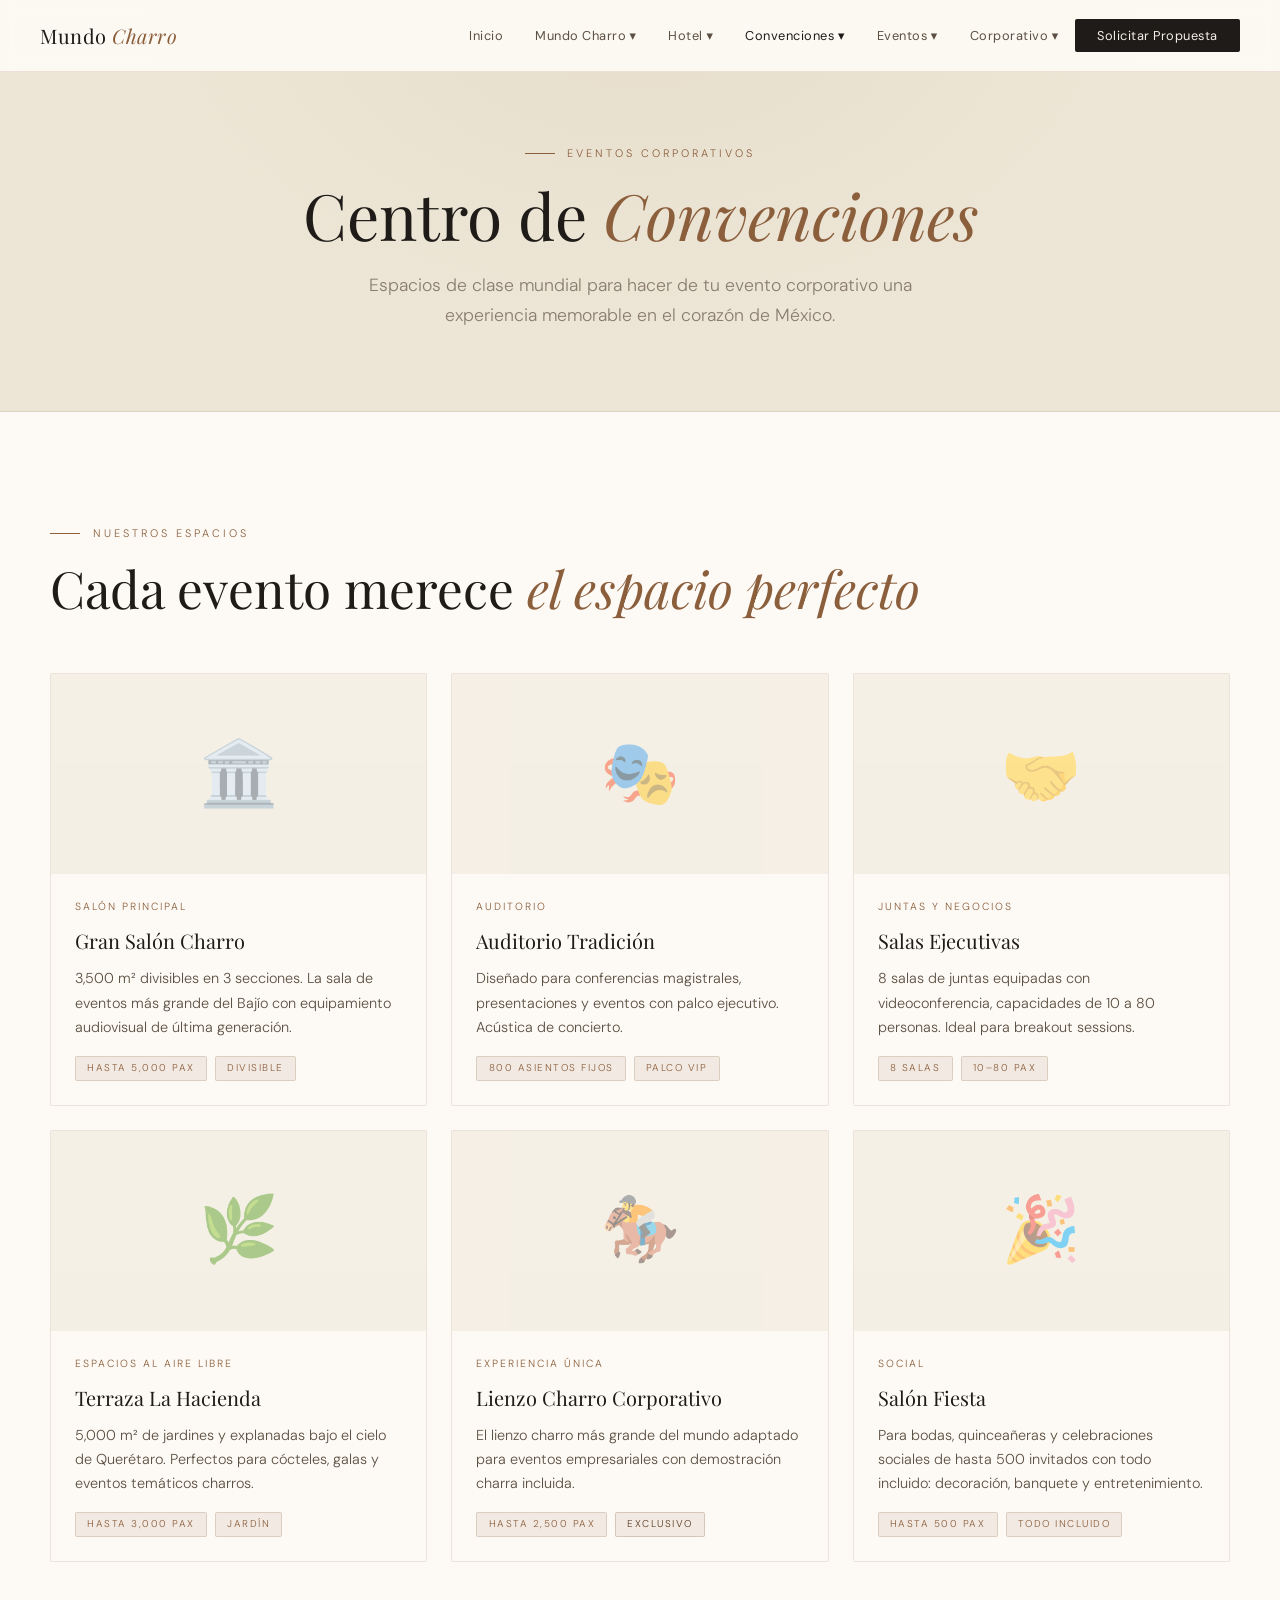
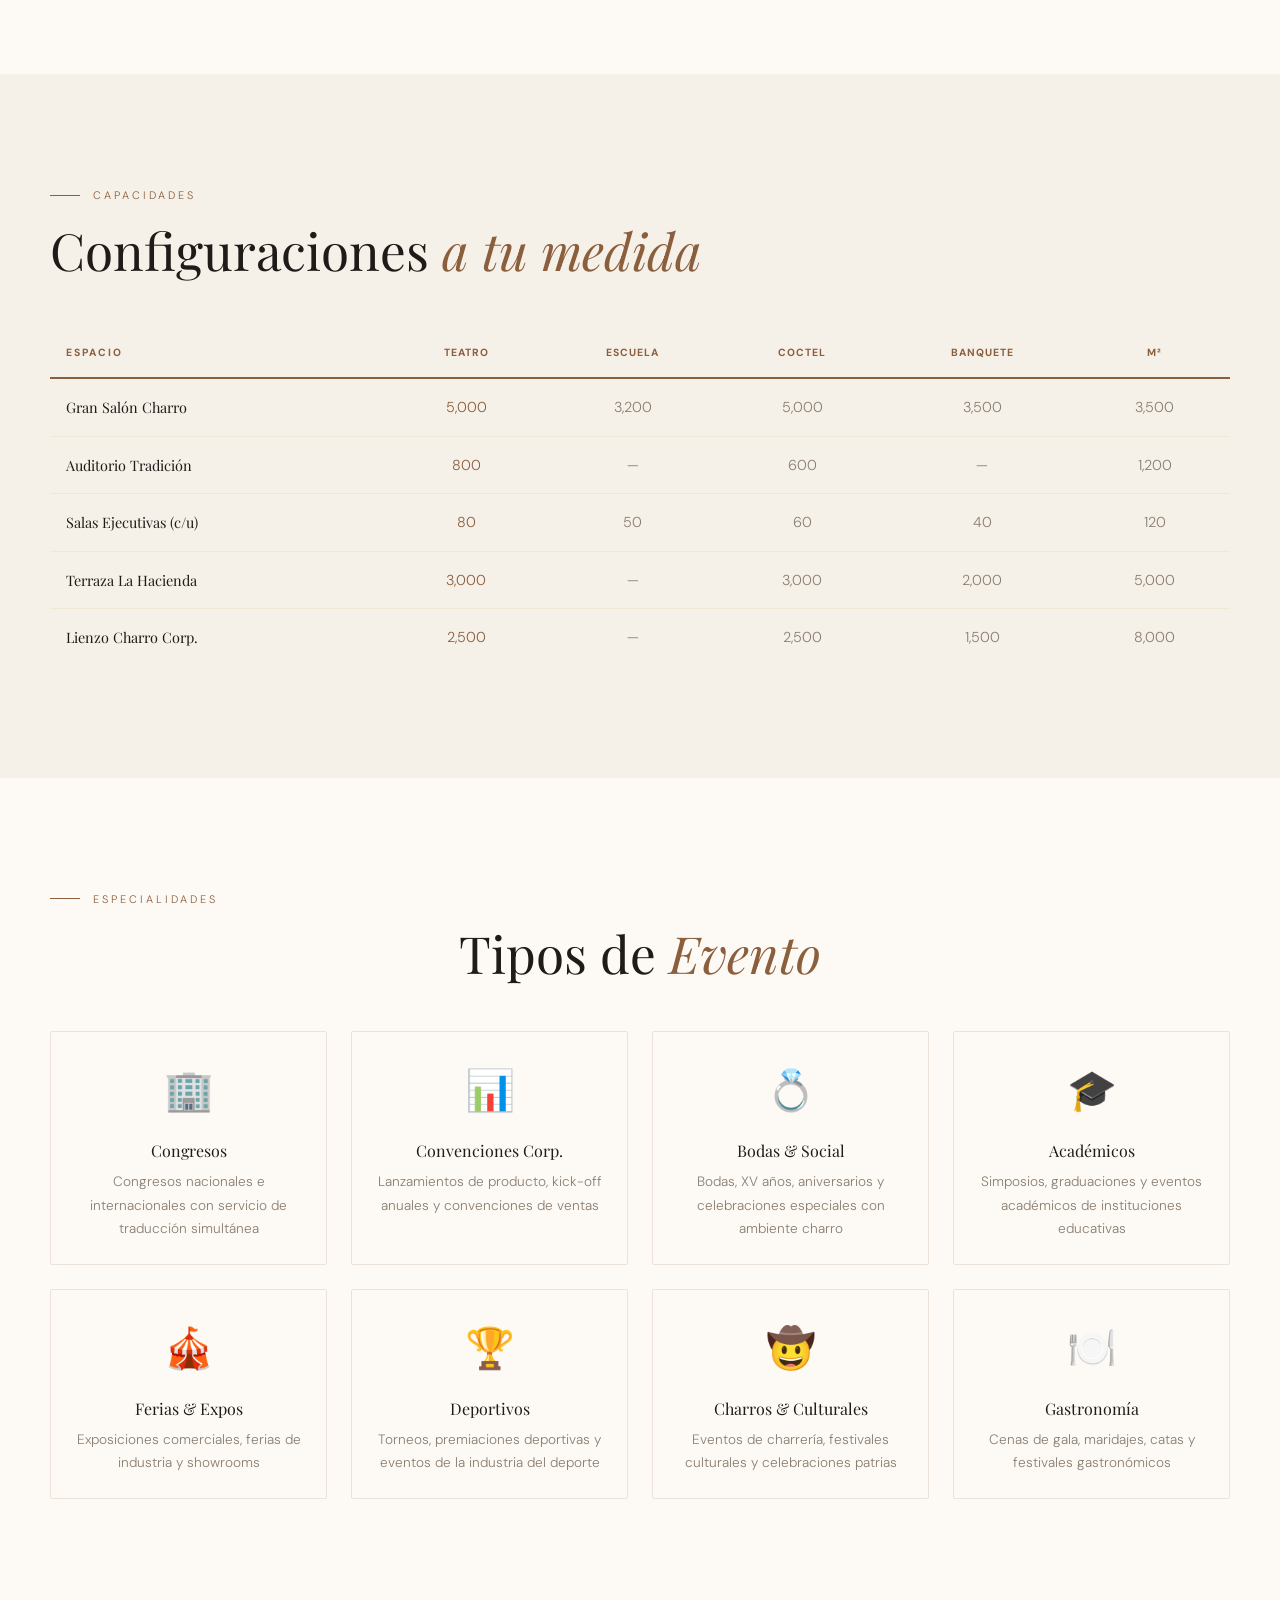
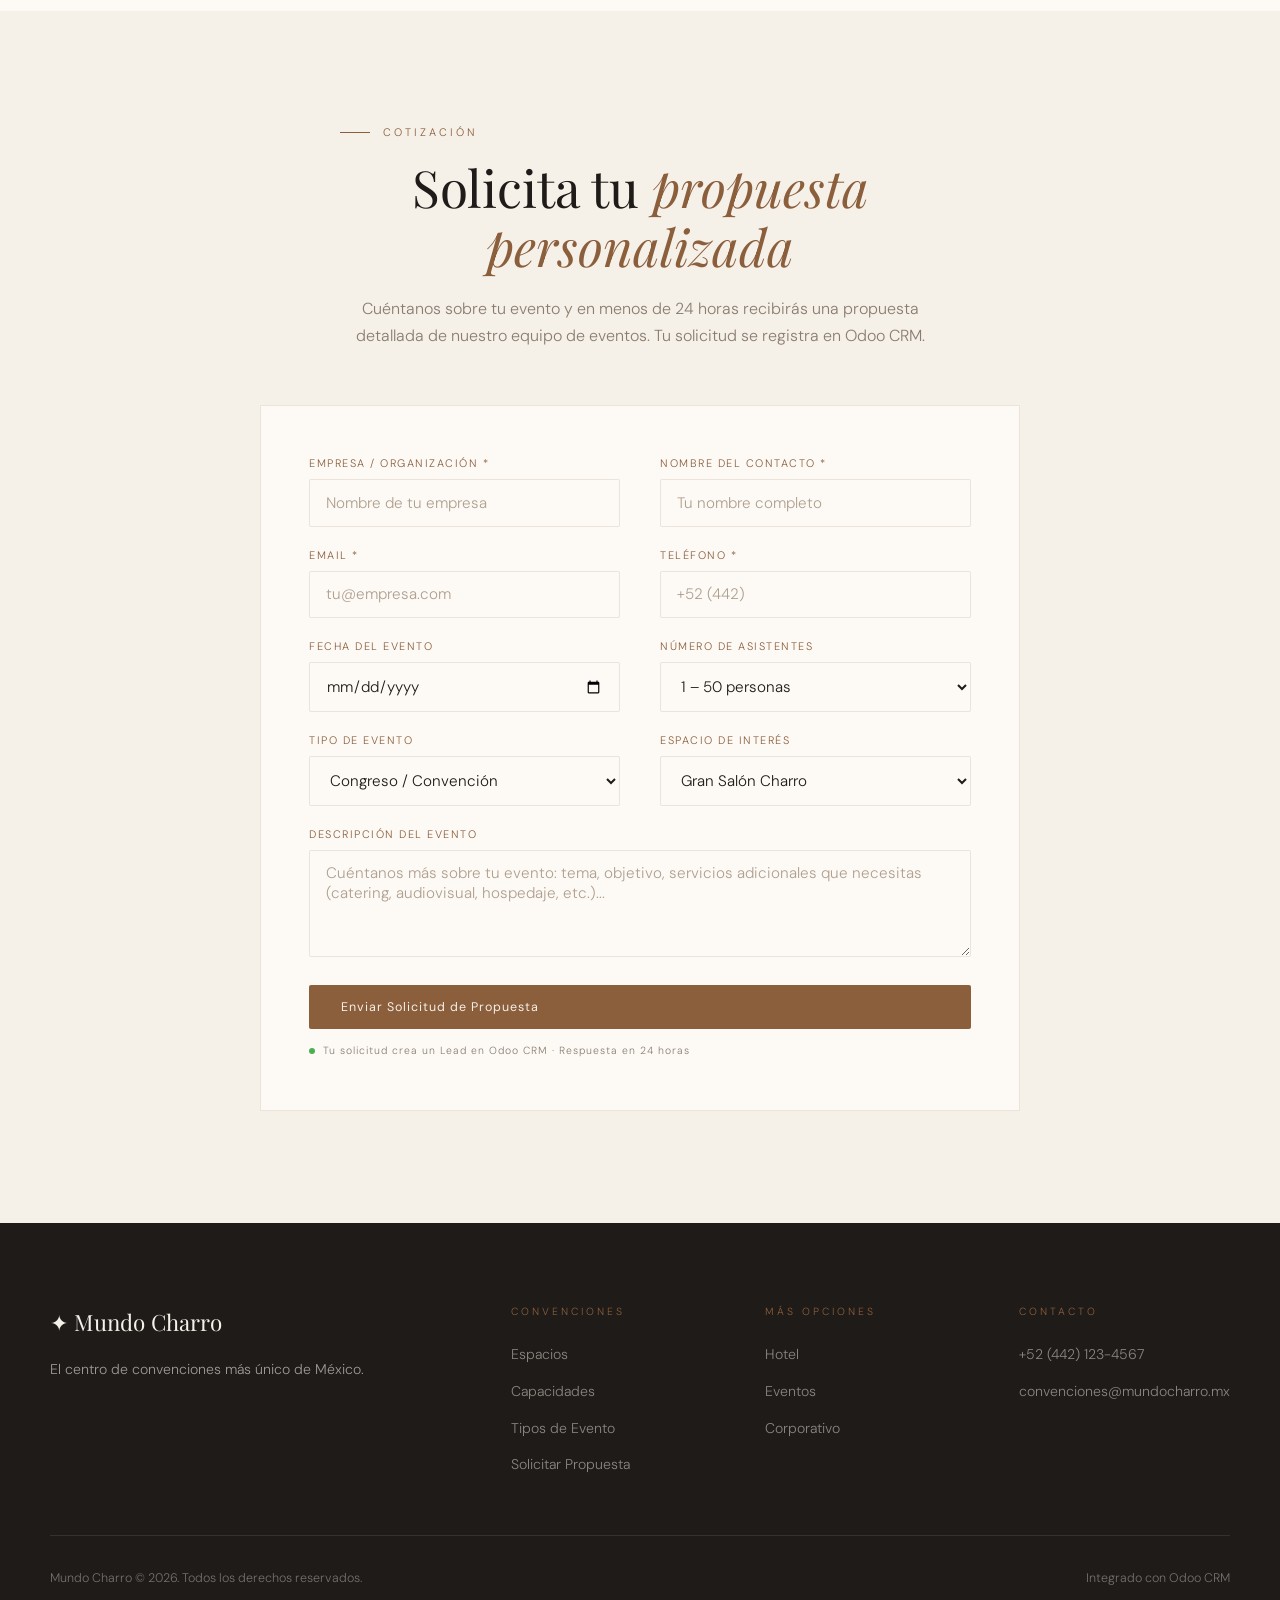
==== convenciones.html @ 550b5640 "primer commit" ====
<!DOCTYPE html>
<html lang="es">
<head>
  <meta charset="UTF-8">
  <meta name="viewport" content="width=device-width, initial-scale=1.0">
  <title>Centro de Convenciones — Mundo Charro</title>
  <link rel="stylesheet" href="css/style.css">
</head>
<body>

<nav class="navbar">
  <a href="index.html" class="logo"><span class="logo-text">Mundo<span> Charro</span></span></a>
  <ul class="nav-menu" id="nav-menu">
    <li class="nav-item"><a href="index.html" class="nav-link">Inicio</a></li>
    <li class="nav-item"><a href="mundo-charro.html" class="nav-link">Mundo Charro ▾</a><div class="dropdown-menu"><a href="mundo-charro.html#historia">Historia</a><a href="mundo-charro.html#ecosistema">El Ecosistema</a></div></li>
    <li class="nav-item"><a href="hotel.html" class="nav-link">Hotel ▾</a><div class="dropdown-menu"><a href="hotel.html#habitaciones">Habitaciones</a><a href="hotel.html#reservas">Reservaciones</a></div></li>
    <li class="nav-item"><a href="convenciones.html" class="nav-link active">Convenciones ▾</a><div class="dropdown-menu"><a href="#espacios">Espacios</a><a href="#capacidades">Capacidades</a><a href="#tipos">Tipos de Evento</a><a href="#propuesta">Solicitar Propuesta</a></div></li>
    <li class="nav-item"><a href="eventos.html" class="nav-link">Eventos ▾</a><div class="dropdown-menu"><a href="eventos.html#fifa">Copa Mundial FIFA</a><a href="eventos.html#boletos">Boletos</a></div></li>
    <li class="nav-item"><a href="corporativo.html" class="nav-link">Corporativo ▾</a><div class="dropdown-menu"><a href="corporativo.html#quienes">Quiénes Somos</a></div></li>
    <li class="nav-item"><a href="#propuesta" class="nav-link nav-cta">Solicitar Propuesta</a></li>
  </ul>
  <button class="hamburger" id="hamburger"><span></span><span></span><span></span></button>
</nav>

<div class="page-header">
  <div class="page-header-content">
    <div class="section-eyebrow" style="justify-content:center">Eventos Corporativos</div>
    <h1 class="section-title" style="font-size:clamp(2.5rem,5vw,4.5rem)">Centro de <em>Convenciones</em></h1>
    <p style="color:var(--text-muted);max-width:580px;margin:0 auto;font-size:1.1rem">Espacios de clase mundial para hacer de tu evento corporativo una experiencia memorable en el corazón de México.</p>
  </div>
</div>

<!-- ESPACIOS -->
<section class="section section-darkerer" id="espacios">
  <div class="container">
    <div class="reveal" style="margin-bottom:3.5rem">
      <div class="section-eyebrow">Nuestros Espacios</div>
      <h2 class="section-title">Cada evento merece <em>el espacio perfecto</em></h2>
    </div>
    <div class="grid-3 reveal">
      <div class="card">
        <div class="card-img-placeholder" style="height:200px;font-size:4rem">🏛️</div>
        <div class="card-body">
          <div class="card-eyebrow">Salón Principal</div>
          <div class="card-title">Gran Salón Charro</div>
          <p class="card-text">3,500 m² divisibles en 3 secciones. La sala de eventos más grande del Bajío con equipamiento audiovisual de última generación.</p>
          <div style="display:flex;gap:0.5rem;margin-top:1rem;flex-wrap:wrap">
            <span class="badge badge-terra">Hasta 5,000 pax</span>
            <span class="badge badge-terra">Divisible</span>
          </div>
        </div>
      </div>
      <div class="card">
        <div class="card-img-placeholder" style="height:200px;font-size:4rem">🎭</div>
        <div class="card-body">
          <div class="card-eyebrow">Auditorio</div>
          <div class="card-title">Auditorio Tradición</div>
          <p class="card-text">Diseñado para conferencias magistrales, presentaciones y eventos con palco ejecutivo. Acústica de concierto.</p>
          <div style="display:flex;gap:0.5rem;margin-top:1rem;flex-wrap:wrap">
            <span class="badge badge-terra">800 asientos fijos</span>
            <span class="badge badge-terra">Palco VIP</span>
          </div>
        </div>
      </div>
      <div class="card">
        <div class="card-img-placeholder" style="height:200px;font-size:4rem">🤝</div>
        <div class="card-body">
          <div class="card-eyebrow">Juntas y Negocios</div>
          <div class="card-title">Salas Ejecutivas</div>
          <p class="card-text">8 salas de juntas equipadas con videoconferencia, capacidades de 10 a 80 personas. Ideal para breakout sessions.</p>
          <div style="display:flex;gap:0.5rem;margin-top:1rem;flex-wrap:wrap">
            <span class="badge badge-terra">8 salas</span>
            <span class="badge badge-terra">10–80 pax</span>
          </div>
        </div>
      </div>
      <div class="card">
        <div class="card-img-placeholder" style="height:200px;font-size:4rem">🌿</div>
        <div class="card-body">
          <div class="card-eyebrow">Espacios al Aire Libre</div>
          <div class="card-title">Terraza La Hacienda</div>
          <p class="card-text">5,000 m² de jardines y explanadas bajo el cielo de Querétaro. Perfectos para cócteles, galas y eventos temáticos charros.</p>
          <div style="display:flex;gap:0.5rem;margin-top:1rem;flex-wrap:wrap">
            <span class="badge badge-terra">Hasta 3,000 pax</span>
            <span class="badge badge-terra">Jardín</span>
          </div>
        </div>
      </div>
      <div class="card">
        <div class="card-img-placeholder" style="height:200px;font-size:4rem">🏇</div>
        <div class="card-body">
          <div class="card-eyebrow">Experiencia Única</div>
          <div class="card-title">Lienzo Charro Corporativo</div>
          <p class="card-text">El lienzo charro más grande del mundo adaptado para eventos empresariales con demostración charra incluida.</p>
          <div style="display:flex;gap:0.5rem;margin-top:1rem;flex-wrap:wrap">
            <span class="badge badge-terra">Hasta 2,500 pax</span>
            <span class="badge badge-red">Exclusivo</span>
          </div>
        </div>
      </div>
      <div class="card">
        <div class="card-img-placeholder" style="height:200px;font-size:4rem">🎉</div>
        <div class="card-body">
          <div class="card-eyebrow">Social</div>
          <div class="card-title">Salón Fiesta</div>
          <p class="card-text">Para bodas, quinceañeras y celebraciones sociales de hasta 500 invitados con todo incluido: decoración, banquete y entretenimiento.</p>
          <div style="display:flex;gap:0.5rem;margin-top:1rem;flex-wrap:wrap">
            <span class="badge badge-terra">Hasta 500 pax</span>
            <span class="badge badge-terra">Todo incluido</span>
          </div>
        </div>
      </div>
    </div>
  </div>
</section>

<!-- CAPACIDADES -->
<section class="section section-darker" id="capacidades">
  <div class="container reveal">
    <div style="margin-bottom:3rem">
      <div class="section-eyebrow">Capacidades</div>
      <h2 class="section-title">Configuraciones <em>a tu medida</em></h2>
    </div>
    <div style="overflow-x:auto">
      <table style="width:100%;border-collapse:collapse;font-size:0.9rem">
        <thead>
          <tr style="border-bottom:2px solid var(--terra)">
            <th style="text-align:left;padding:1rem;font-family:var(--font-ui);font-size:0.65rem;letter-spacing:2px;text-transform:uppercase;color:var(--terra)">Espacio</th>
            <th style="padding:1rem;font-family:var(--font-ui);font-size:0.65rem;letter-spacing:1px;text-transform:uppercase;color:var(--terra);text-align:center">Teatro</th>
            <th style="padding:1rem;font-family:var(--font-ui);font-size:0.65rem;letter-spacing:1px;text-transform:uppercase;color:var(--terra);text-align:center">Escuela</th>
            <th style="padding:1rem;font-family:var(--font-ui);font-size:0.65rem;letter-spacing:1px;text-transform:uppercase;color:var(--terra);text-align:center">Coctel</th>
            <th style="padding:1rem;font-family:var(--font-ui);font-size:0.65rem;letter-spacing:1px;text-transform:uppercase;color:var(--terra);text-align:center">Banquete</th>
            <th style="padding:1rem;font-family:var(--font-ui);font-size:0.65rem;letter-spacing:1px;text-transform:uppercase;color:var(--terra);text-align:center">m²</th>
          </tr>
        </thead>
        <tbody>
          <tr style="border-bottom:1px solid rgba(201,151,58,0.1)">
            <td style="padding:1rem;color:var(--charcoal);font-family:var(--font-display)">Gran Salón Charro</td>
            <td style="padding:1rem;text-align:center;color:var(--terra)">5,000</td>
            <td style="padding:1rem;text-align:center;color:var(--text-muted)">3,200</td>
            <td style="padding:1rem;text-align:center;color:var(--text-muted)">5,000</td>
            <td style="padding:1rem;text-align:center;color:var(--text-muted)">3,500</td>
            <td style="padding:1rem;text-align:center;color:var(--text-muted)">3,500</td>
          </tr>
          <tr style="border-bottom:1px solid rgba(201,151,58,0.1)">
            <td style="padding:1rem;color:var(--charcoal);font-family:var(--font-display)">Auditorio Tradición</td>
            <td style="padding:1rem;text-align:center;color:var(--terra)">800</td>
            <td style="padding:1rem;text-align:center;color:var(--text-muted)">—</td>
            <td style="padding:1rem;text-align:center;color:var(--text-muted)">600</td>
            <td style="padding:1rem;text-align:center;color:var(--text-muted)">—</td>
            <td style="padding:1rem;text-align:center;color:var(--text-muted)">1,200</td>
          </tr>
          <tr style="border-bottom:1px solid rgba(201,151,58,0.1)">
            <td style="padding:1rem;color:var(--charcoal);font-family:var(--font-display)">Salas Ejecutivas (c/u)</td>
            <td style="padding:1rem;text-align:center;color:var(--terra)">80</td>
            <td style="padding:1rem;text-align:center;color:var(--text-muted)">50</td>
            <td style="padding:1rem;text-align:center;color:var(--text-muted)">60</td>
            <td style="padding:1rem;text-align:center;color:var(--text-muted)">40</td>
            <td style="padding:1rem;text-align:center;color:var(--text-muted)">120</td>
          </tr>
          <tr style="border-bottom:1px solid rgba(201,151,58,0.1)">
            <td style="padding:1rem;color:var(--charcoal);font-family:var(--font-display)">Terraza La Hacienda</td>
            <td style="padding:1rem;text-align:center;color:var(--terra)">3,000</td>
            <td style="padding:1rem;text-align:center;color:var(--text-muted)">—</td>
            <td style="padding:1rem;text-align:center;color:var(--text-muted)">3,000</td>
            <td style="padding:1rem;text-align:center;color:var(--text-muted)">2,000</td>
            <td style="padding:1rem;text-align:center;color:var(--text-muted)">5,000</td>
          </tr>
          <tr>
            <td style="padding:1rem;color:var(--charcoal);font-family:var(--font-display)">Lienzo Charro Corp.</td>
            <td style="padding:1rem;text-align:center;color:var(--terra)">2,500</td>
            <td style="padding:1rem;text-align:center;color:var(--text-muted)">—</td>
            <td style="padding:1rem;text-align:center;color:var(--text-muted)">2,500</td>
            <td style="padding:1rem;text-align:center;color:var(--text-muted)">1,500</td>
            <td style="padding:1rem;text-align:center;color:var(--text-muted)">8,000</td>
          </tr>
        </tbody>
      </table>
    </div>
  </div>
</section>

<!-- TIPOS DE EVENTO -->
<section class="section section-darkerer" id="tipos">
  <div class="container reveal">
    <div style="text-align:center;margin-bottom:3rem">
      <div class="section-eyebrow">Especialidades</div>
      <h2 class="section-title">Tipos de <em>Evento</em></h2>
    </div>
    <div class="grid-4">
      <div style="text-align:center;padding:1.5rem;border:1px solid var(--border);border-radius:2px">
        <div style="font-size:2.5rem;margin-bottom:0.8rem">🏢</div>
        <div style="font-family:var(--font-display);color:var(--charcoal);margin-bottom:0.4rem">Congresos</div>
        <p style="font-size:0.85rem;color:var(--text-muted)">Congresos nacionales e internacionales con servicio de traducción simultánea</p>
      </div>
      <div style="text-align:center;padding:1.5rem;border:1px solid var(--border);border-radius:2px">
        <div style="font-size:2.5rem;margin-bottom:0.8rem">📊</div>
        <div style="font-family:var(--font-display);color:var(--charcoal);margin-bottom:0.4rem">Convenciones Corp.</div>
        <p style="font-size:0.85rem;color:var(--text-muted)">Lanzamientos de producto, kick-off anuales y convenciones de ventas</p>
      </div>
      <div style="text-align:center;padding:1.5rem;border:1px solid var(--border);border-radius:2px">
        <div style="font-size:2.5rem;margin-bottom:0.8rem">💍</div>
        <div style="font-family:var(--font-display);color:var(--charcoal);margin-bottom:0.4rem">Bodas & Social</div>
        <p style="font-size:0.85rem;color:var(--text-muted)">Bodas, XV años, aniversarios y celebraciones especiales con ambiente charro</p>
      </div>
      <div style="text-align:center;padding:1.5rem;border:1px solid var(--border);border-radius:2px">
        <div style="font-size:2.5rem;margin-bottom:0.8rem">🎓</div>
        <div style="font-family:var(--font-display);color:var(--charcoal);margin-bottom:0.4rem">Académicos</div>
        <p style="font-size:0.85rem;color:var(--text-muted)">Simposios, graduaciones y eventos académicos de instituciones educativas</p>
      </div>
      <div style="text-align:center;padding:1.5rem;border:1px solid var(--border);border-radius:2px">
        <div style="font-size:2.5rem;margin-bottom:0.8rem">🎪</div>
        <div style="font-family:var(--font-display);color:var(--charcoal);margin-bottom:0.4rem">Ferias & Expos</div>
        <p style="font-size:0.85rem;color:var(--text-muted)">Exposiciones comerciales, ferias de industria y showrooms</p>
      </div>
      <div style="text-align:center;padding:1.5rem;border:1px solid var(--border);border-radius:2px">
        <div style="font-size:2.5rem;margin-bottom:0.8rem">🏆</div>
        <div style="font-family:var(--font-display);color:var(--charcoal);margin-bottom:0.4rem">Deportivos</div>
        <p style="font-size:0.85rem;color:var(--text-muted)">Torneos, premiaciones deportivas y eventos de la industria del deporte</p>
      </div>
      <div style="text-align:center;padding:1.5rem;border:1px solid var(--border);border-radius:2px">
        <div style="font-size:2.5rem;margin-bottom:0.8rem">🤠</div>
        <div style="font-family:var(--font-display);color:var(--charcoal);margin-bottom:0.4rem">Charros & Culturales</div>
        <p style="font-size:0.85rem;color:var(--text-muted)">Eventos de charrería, festivales culturales y celebraciones patrias</p>
      </div>
      <div style="text-align:center;padding:1.5rem;border:1px solid var(--border);border-radius:2px">
        <div style="font-size:2.5rem;margin-bottom:0.8rem">🍽️</div>
        <div style="font-family:var(--font-display);color:var(--charcoal);margin-bottom:0.4rem">Gastronomía</div>
        <p style="font-size:0.85rem;color:var(--text-muted)">Cenas de gala, maridajes, catas y festivales gastronómicos</p>
      </div>
    </div>
  </div>
</section>

<!-- SOLICITUD DE PROPUESTA -->
<section class="section section-darker" id="propuesta">
  <div class="container">
    <div style="text-align:center;max-width:600px;margin:0 auto 3.5rem" class="reveal">
      <div class="section-eyebrow">Cotización</div>
      <h2 class="section-title">Solicita tu <em>propuesta personalizada</em></h2>
      <p style="color:var(--text-muted)">Cuéntanos sobre tu evento y en menos de 24 horas recibirás una propuesta detallada de nuestro equipo de eventos. Tu solicitud se registra en Odoo CRM.</p>
    </div>
    <div style="max-width:760px;margin:0 auto;background:var(--white);border:1px solid var(--border);padding:3rem" class="reveal">
      <form onsubmit="submitConvencionReserva(event)">
        <div class="grid-2">
          <div class="form-group">
            <label class="form-label">Empresa / Organización *</label>
            <input type="text" name="empresa" class="form-control" placeholder="Nombre de tu empresa" required>
          </div>
          <div class="form-group">
            <label class="form-label">Nombre del contacto *</label>
            <input type="text" name="contacto" class="form-control" placeholder="Tu nombre completo" required>
          </div>
        </div>
        <div class="grid-2">
          <div class="form-group">
            <label class="form-label">Email *</label>
            <input type="email" name="email" class="form-control" placeholder="tu@empresa.com" required>
          </div>
          <div class="form-group">
            <label class="form-label">Teléfono *</label>
            <input type="tel" name="telefono" class="form-control" placeholder="+52 (442)" required>
          </div>
        </div>
        <div class="grid-2">
          <div class="form-group">
            <label class="form-label">Fecha del evento</label>
            <input type="date" name="fecha" class="form-control">
          </div>
          <div class="form-group">
            <label class="form-label">Número de asistentes</label>
            <select name="asistentes" class="form-control">
              <option>1 – 50 personas</option>
              <option>51 – 200 personas</option>
              <option>201 – 500 personas</option>
              <option>501 – 1,000 personas</option>
              <option>1,001 – 3,000 personas</option>
              <option>Más de 3,000 personas</option>
            </select>
          </div>
        </div>
        <div class="grid-2">
          <div class="form-group">
            <label class="form-label">Tipo de evento</label>
            <select name="tipo_evento" class="form-control">
              <option>Congreso / Convención</option>
              <option>Conferencia corporativa</option>
              <option>Lanzamiento de producto</option>
              <option>Boda / Evento social</option>
              <option>Exposición / Feria</option>
              <option>Cena de gala</option>
              <option>Evento charro / Cultural</option>
              <option>Otro</option>
            </select>
          </div>
          <div class="form-group">
            <label class="form-label">Espacio de interés</label>
            <select name="espacio" class="form-control">
              <option>Gran Salón Charro</option>
              <option>Auditorio Tradición</option>
              <option>Salas Ejecutivas</option>
              <option>Terraza La Hacienda</option>
              <option>Lienzo Charro Corporativo</option>
              <option>No sé / Necesito asesoría</option>
            </select>
          </div>
        </div>
        <div class="form-group">
          <label class="form-label">Descripción del evento</label>
          <textarea name="descripcion" class="form-control" rows="4" placeholder="Cuéntanos más sobre tu evento: tema, objetivo, servicios adicionales que necesitas (catering, audiovisual, hospedaje, etc.)..."></textarea>
        </div>
        <button type="submit" class="btn btn-terra" style="width:100%">
          Enviar Solicitud de Propuesta
        </button>
        <div class="odoo-badge" style="justify-content:center;margin-top:0.8rem">
          <span class="odoo-dot"></span> Tu solicitud crea un Lead en Odoo CRM · Respuesta en 24 horas
        </div>
      </form>
    </div>
  </div>
</section>

<!-- FOOTER -->
<footer>
  <div class="container">
    <div class="footer-grid">
      <div class="footer-brand"><div class="logo-text">✦ Mundo Charro</div><p class="footer-desc">El centro de convenciones más único de México.</p></div>
      <div><div class="footer-heading">Convenciones</div><ul class="footer-links"><li><a href="#espacios">Espacios</a></li><li><a href="#capacidades">Capacidades</a></li><li><a href="#tipos">Tipos de Evento</a></li><li><a href="#propuesta">Solicitar Propuesta</a></li></ul></div>
      <div><div class="footer-heading">Más Opciones</div><ul class="footer-links"><li><a href="hotel.html">Hotel</a></li><li><a href="eventos.html">Eventos</a></li><li><a href="corporativo.html">Corporativo</a></li></ul></div>
      <div><div class="footer-heading">Contacto</div><ul class="footer-links"><li><a href="tel:+524421234567">+52 (442) 123-4567</a></li><li><a href="mailto:convenciones@mundocharro.mx">convenciones@mundocharro.mx</a></li></ul></div>
    </div>
    <div class="footer-bottom"><span>Mundo Charro © 2026. Todos los derechos reservados.</span><span>Integrado con Odoo CRM</span></div>
  </div>
</footer>

<script src="js/main.js"></script>
</body>
</html>
---- css/style.css ----
@import url('https://fonts.googleapis.com/css2?family=Playfair+Display:ital,wght@0,400;0,500;0,600;1,400;1,500&family=DM+Sans:wght@300;400;500&display=swap');

/* ── MARCA MUNDO CHARRO — Identidad oficial ────────────────────
   Colores extraídos de mundocharro.mx
   Crema cálido · Tierra · Dorado oscuro · Negro editorial
   ──────────────────────────────────────────────────────────── */
:root {
  /* Paleta oficial */
  --cream:      #F5F0E8;
  --cream2:     #EDE6D6;
  --cream3:     #E5DCCA;
  --white:      #FDFAF5;
  --terra:      #8B5E3C;      /* marrón tierra */
  --terra-dark: #5C3A1E;
  --gold:       #B8892A;      /* dorado sobrio */
  --gold-light: #D4A84B;
  --charcoal:   #1E1B18;      /* casi negro */
  --dark-brown: #2C2018;
  --text-primary:   #1E1B18;
  --text-secondary: #5A4F42;
  --text-muted:     #8A7D70;
  --text-light:     #B0A090;
  --border:     rgba(139, 94, 60, 0.15);
  --border-mid: rgba(139, 94, 60, 0.25);

  /* Tipografías — igual que mundocharro.mx */
  --font-display: 'Playfair Display', Georgia, serif;
  --font-body:    'DM Sans', system-ui, sans-serif;

  --transition: all 0.3s ease;
  --shadow:     0 4px 24px rgba(30, 27, 24, 0.08);
  --shadow-md:  0 8px 40px rgba(30, 27, 24, 0.12);
  --radius:     2px;
}

*, *::before, *::after { box-sizing: border-box; margin: 0; padding: 0; }
html { scroll-behavior: smooth; }

body {
  font-family: var(--font-body);
  background: var(--white);
  color: var(--text-primary);
  line-height: 1.7;
  font-size: 16px;
  font-weight: 300;
}

/* ── NAVBAR ─────────────────────────────────────────────────── */
.navbar {
  position: fixed; top: 0; left: 0; right: 0; z-index: 1000;
  background: rgba(253, 250, 245, 0.95);
  backdrop-filter: blur(10px);
  border-bottom: 1px solid var(--border);
  padding: 0 2.5rem;
  display: flex; align-items: center; justify-content: space-between;
  height: 72px;
}
.navbar .logo {
  display: flex; align-items: center; gap: 10px;
  text-decoration: none;
}
.navbar .logo img { height: 36px; }
.navbar .logo-text {
  font-family: var(--font-display);
  font-size: 1.25rem;
  color: var(--charcoal);
  letter-spacing: 0.5px;
}
.navbar .logo-text span { color: var(--terra); font-style: italic; }

.nav-menu { display: flex; gap: 0; list-style: none; align-items: center; }
.nav-link {
  display: block;
  padding: 0 1rem;
  height: 72px; line-height: 72px;
  font-family: var(--font-body);
  font-size: 0.8rem;
  font-weight: 400;
  letter-spacing: 0.5px;
  color: var(--text-secondary);
  text-decoration: none;
  transition: var(--transition);
  white-space: nowrap;
}
.nav-link:hover, .nav-link.active { color: var(--charcoal); }

.dropdown-menu {
  position: absolute; top: 72px; left: 0;
  min-width: 220px;
  background: var(--white);
  border: 1px solid var(--border);
  border-top: 2px solid var(--terra);
  padding: 0.6rem 0;
  opacity: 0; pointer-events: none;
  transform: translateY(-6px);
  transition: var(--transition);
  box-shadow: var(--shadow-md);
}
.nav-item { position: relative; }
.nav-item:hover .dropdown-menu { opacity: 1; pointer-events: all; transform: translateY(0); }
.dropdown-menu a {
  display: block; padding: 0.55rem 1.4rem;
  font-family: var(--font-body); font-size: 0.78rem;
  color: var(--text-secondary); text-decoration: none;
  transition: var(--transition);
}
.dropdown-menu a:hover { color: var(--charcoal); padding-left: 1.8rem; }

.nav-cta {
  background: var(--charcoal) !important;
  color: var(--cream) !important;
  padding: 0.5rem 1.4rem !important;
  height: auto !important; line-height: normal !important;
  border-radius: var(--radius);
  font-weight: 400 !important;
  margin: auto 0; letter-spacing: 0.5px;
}
.nav-cta:hover { background: var(--terra-dark) !important; color: var(--cream) !important; }

.hamburger { display: none; cursor: pointer; background: none; border: none; }
.hamburger span { display: block; width: 22px; height: 1.5px; background: var(--charcoal); margin: 5px 0; transition: var(--transition); }

/* ── HERO ────────────────────────────────────────────────────── */
.hero {
  min-height: 100vh;
  display: flex; align-items: center; justify-content: center;
  position: relative; overflow: hidden;
  background: var(--cream2);
}
.hero-bg {
  position: absolute; inset: 0;
  background: linear-gradient(160deg, var(--cream) 0%, var(--cream2) 60%, var(--cream3) 100%);
}
.hero-pattern {
  position: absolute; inset: 0;
  background-image: radial-gradient(circle at 75% 30%, rgba(139,94,60,0.06) 0%, transparent 50%),
                    radial-gradient(circle at 20% 80%, rgba(184,137,42,0.05) 0%, transparent 40%);
}
.hero-content {
  position: relative; text-align: center;
  max-width: 860px; padding: 2rem;
}
.hero-badge {
  display: inline-block;
  font-family: var(--font-body);
  font-size: 0.7rem; letter-spacing: 3px; text-transform: uppercase;
  color: var(--terra); border: 1px solid var(--border-mid);
  padding: 0.4rem 1.5rem; margin-bottom: 2.5rem;
  background: rgba(255,255,255,0.6);
}
.hero h1 {
  font-family: var(--font-display);
  font-size: clamp(3rem, 7vw, 6rem);
  line-height: 1.06; color: var(--charcoal);
  font-weight: 400; margin-bottom: 1.5rem;
}
.hero h1 em { font-style: italic; color: var(--terra); }
.hero p {
  font-size: 1.05rem; color: var(--text-secondary);
  max-width: 560px; margin: 0 auto 3rem;
  font-weight: 300; line-height: 1.8;
}
.hero-ctas { display: flex; gap: 1rem; justify-content: center; flex-wrap: wrap; }

/* ── BOTONES ─────────────────────────────────────────────────── */
.btn {
  display: inline-flex; align-items: center; gap: 0.5rem;
  font-family: var(--font-body); font-size: 0.78rem;
  letter-spacing: 1px; font-weight: 400;
  padding: 0.9rem 2rem;
  text-decoration: none; border: none; cursor: pointer;
  transition: var(--transition); border-radius: var(--radius);
}
.btn-dark { background: var(--charcoal); color: var(--cream); }
.btn-dark:hover { background: var(--terra-dark); transform: translateY(-1px); box-shadow: var(--shadow-md); }
.btn-terra { background: var(--terra); color: var(--cream); }
.btn-terra:hover { background: var(--terra-dark); transform: translateY(-1px); }
.btn-outline {
  background: transparent; color: var(--charcoal);
  border: 1px solid var(--border-mid);
}
.btn-outline:hover { border-color: var(--charcoal); transform: translateY(-1px); }
.btn-cream { background: var(--cream); color: var(--charcoal); }
.btn-cream:hover { background: var(--white); transform: translateY(-1px); }

/* Alias legacy */
.btn-gold { background: var(--terra); color: var(--cream); }
.btn-gold:hover { background: var(--terra-dark); transform: translateY(-1px); }
.btn-red { background: var(--charcoal); color: var(--cream); }
.btn-red:hover { background: var(--terra-dark); transform: translateY(-1px); }

/* ── SECCIONES ───────────────────────────────────────────────── */
.section { padding: 7rem 2rem; }
.section-dark { background: var(--cream2); }
.section-darker { background: var(--cream); }
.section-charcoal { background: var(--charcoal); color: var(--cream); }
.container { max-width: 1180px; margin: 0 auto; }

.section-eyebrow {
  font-family: var(--font-body); font-size: 0.68rem;
  letter-spacing: 3px; text-transform: uppercase; color: var(--terra);
  margin-bottom: 1rem; display: flex; align-items: center; gap: 0.8rem;
}
.section-eyebrow::before {
  content: ''; display: inline-block;
  width: 30px; height: 1px; background: var(--terra);
}

.section-title {
  font-family: var(--font-display);
  font-size: clamp(2rem, 4vw, 3.2rem); line-height: 1.15;
  color: var(--charcoal); margin-bottom: 1.2rem; font-weight: 400;
}
.section-charcoal .section-title { color: var(--cream); }
.section-title em { font-style: italic; color: var(--terra); }

.section-subtitle {
  font-size: 1rem; color: var(--text-secondary);
  max-width: 600px; font-weight: 300; line-height: 1.8;
}

.terra-divider { width: 40px; height: 1px; background: var(--terra); margin: 1.5rem 0; }

/* ── GRIDS ───────────────────────────────────────────────────── */
.grid-3 { display: grid; grid-template-columns: repeat(3, 1fr); gap: 1.5rem; }
.grid-4 { display: grid; grid-template-columns: repeat(4, 1fr); gap: 1.5rem; }
.grid-2 { display: grid; grid-template-columns: repeat(2, 1fr); gap: 2.5rem; }

/* ── TARJETAS ────────────────────────────────────────────────── */
.card {
  background: var(--white);
  border: 1px solid var(--border);
  border-radius: var(--radius);
  overflow: hidden;
  transition: var(--transition);
}
.card:hover { border-color: var(--border-mid); box-shadow: var(--shadow-md); transform: translateY(-3px); }
.card-img { width: 100%; height: 220px; object-fit: cover; }
.card-img-placeholder {
  width: 100%; height: 220px;
  background: var(--cream2);
  display: flex; align-items: center; justify-content: center;
  font-size: 3rem; color: var(--terra); opacity: 0.5;
}
.card-body { padding: 1.5rem; }
.card-eyebrow { font-size: 0.65rem; letter-spacing: 2px; text-transform: uppercase; color: var(--terra); margin-bottom: 0.5rem; }
.card-title { font-family: var(--font-display); font-size: 1.25rem; color: var(--charcoal); margin-bottom: 0.5rem; font-weight: 400; }
.card-text { font-size: 0.9rem; color: var(--text-secondary); font-weight: 300; }
.card-link {
  display: inline-block; margin-top: 1rem;
  font-size: 0.7rem; letter-spacing: 1.5px; text-transform: uppercase;
  color: var(--terra); text-decoration: none;
  border-bottom: 1px solid rgba(139,94,60,0.3); padding-bottom: 1px;
  transition: var(--transition);
}
.card-link:hover { border-color: var(--terra); }

/* ── FORMULARIOS ─────────────────────────────────────────────── */
.form-group { margin-bottom: 1.2rem; }
.form-label {
  display: block; font-size: 0.68rem; letter-spacing: 1.5px;
  text-transform: uppercase; color: var(--terra); margin-bottom: 0.4rem;
}
.form-control {
  width: 100%; background: var(--white);
  border: 1px solid var(--border); border-radius: var(--radius);
  color: var(--text-primary); padding: 0.8rem 1rem;
  font-family: var(--font-body); font-size: 0.95rem;
  font-weight: 300; transition: var(--transition);
}
.form-control:focus { outline: none; border-color: var(--terra); background: var(--white); }
.form-control::placeholder { color: var(--text-light); }
select.form-control option { background: var(--white); }

/* ── TABS ────────────────────────────────────────────────────── */
.tab-nav { display: flex; border-bottom: 1px solid var(--border); margin-bottom: 2.5rem; gap: 0; flex-wrap: wrap; }
.tab-btn {
  font-family: var(--font-body); font-size: 0.75rem; letter-spacing: 1px;
  text-transform: uppercase; color: var(--text-muted);
  padding: 0.9rem 1.5rem; background: none; border: none; cursor: pointer;
  border-bottom: 2px solid transparent; margin-bottom: -1px; transition: var(--transition);
}
.tab-btn.active, .tab-btn:hover { color: var(--charcoal); border-bottom-color: var(--terra); }
.tab-panel { display: none; }
.tab-panel.active { display: block; }

/* ── PAGE HEADER ─────────────────────────────────────────────── */
.page-header {
  padding: 9rem 2rem 5rem;
  background: var(--cream2);
  border-bottom: 1px solid var(--border);
  text-align: center; position: relative; overflow: hidden;
}
.page-header::before {
  content: ''; position: absolute; inset: 0;
  background: radial-gradient(ellipse at 50% 0%, rgba(139,94,60,0.06) 0%, transparent 60%);
}
.page-header-content { position: relative; }

/* ── SECTION HERO ────────────────────────────────────────────── */
.section-hero {
  min-height: 55vh; display: flex; align-items: center;
  background: var(--cream2);
  padding: 9rem 2rem 5rem; position: relative;
}

/* ── FOOTER ──────────────────────────────────────────────────── */
footer {
  background: var(--charcoal);
  color: var(--cream);
  padding: 5rem 2rem 2.5rem;
}
.footer-grid { display: grid; grid-template-columns: 2fr 1fr 1fr 1fr; gap: 3rem; margin-bottom: 3rem; }
.footer-brand .logo-text { font-family: var(--font-display); font-size: 1.4rem; color: var(--cream); margin-bottom: 1rem; font-weight: 400; }
.footer-desc { font-size: 0.88rem; color: rgba(245,240,232,0.6); line-height: 1.8; }
.footer-heading { font-size: 0.65rem; letter-spacing: 3px; text-transform: uppercase; color: var(--terra); margin-bottom: 1.2rem; }
.footer-links { list-style: none; }
.footer-links li { margin-bottom: 0.6rem; }
.footer-links a { color: rgba(245,240,232,0.5); text-decoration: none; font-size: 0.88rem; transition: var(--transition); font-weight: 300; }
.footer-links a:hover { color: var(--cream); }
.footer-bottom {
  border-top: 1px solid rgba(245,240,232,0.1); padding-top: 2rem;
  display: flex; justify-content: space-between; align-items: center;
  font-size: 0.78rem; color: rgba(245,240,232,0.4);
  flex-wrap: wrap; gap: 1rem;
}

/* ── TOAST ───────────────────────────────────────────────────── */
.toast {
  position: fixed; bottom: 2rem; right: 2rem; z-index: 9999;
  background: var(--white); border: 1px solid var(--border);
  border-left: 3px solid var(--terra); border-radius: var(--radius);
  padding: 1rem 1.5rem; max-width: 360px;
  transform: translateY(100px); opacity: 0; transition: all 0.4s ease;
  box-shadow: var(--shadow-md);
}
.toast.show { transform: translateY(0); opacity: 1; }
.toast-title { font-size: 0.72rem; letter-spacing: 1px; color: var(--terra); text-transform: uppercase; margin-bottom: 0.3rem; }
.toast-msg { font-size: 0.88rem; color: var(--text-secondary); }

/* ── BADGE ───────────────────────────────────────────────────── */
.badge {
  display: inline-block; font-size: 0.62rem; letter-spacing: 1.5px;
  text-transform: uppercase; padding: 0.2rem 0.7rem; border-radius: var(--radius);
}
.badge-terra { background: rgba(139,94,60,0.1); color: var(--terra); border: 1px solid rgba(139,94,60,0.2); }
.badge-gold { background: rgba(184,137,42,0.1); color: var(--gold); border: 1px solid rgba(184,137,42,0.2); }
.badge-dark { background: var(--charcoal); color: var(--cream); }
.badge-red { background: rgba(139,94,60,0.1); color: var(--terra-dark); border: 1px solid rgba(139,94,60,0.25); }

/* ── SPINNER ─────────────────────────────────────────────────── */
.spinner { display: inline-block; width: 16px; height: 16px; border: 2px solid rgba(139,94,60,0.2); border-top-color: var(--terra); border-radius: 50%; animation: spin 0.8s linear infinite; }
@keyframes spin { to { transform: rotate(360deg); } }

/* ── ODOO BADGE ──────────────────────────────────────────────── */
.odoo-badge {
  display: inline-flex; align-items: center; gap: 0.5rem;
  font-size: 0.65rem; letter-spacing: 1px; color: var(--text-muted); margin-top: 0.8rem;
}
.odoo-dot { width: 6px; height: 6px; border-radius: 50%; background: #4CAF50; animation: pulse-dot 2s infinite; }
@keyframes pulse-dot { 0%,100%{opacity:1} 50%{opacity:0.4} }

/* ── STATS ───────────────────────────────────────────────────── */
.stats-row { display: flex; gap: 3rem; flex-wrap: wrap; }
.stat-item { text-align: center; }
.stat-num { font-family: var(--font-display); font-size: 2.8rem; color: var(--terra); display: block; line-height: 1; font-weight: 400; }
.stat-label { font-size: 0.65rem; letter-spacing: 2px; text-transform: uppercase; color: var(--text-muted); margin-top: 0.4rem; }

/* ── SCROLL REVEAL ───────────────────────────────────────────── */
.reveal { opacity: 0; transform: translateY(20px); transition: opacity 0.7s ease, transform 0.7s ease; }
.reveal.visible { opacity: 1; transform: translateY(0); }

/* ── SEPARADOR PLECA (como mundocharro.mx) ───────────────────── */
.pleca {
  width: 100%; height: 2px;
  background: linear-gradient(90deg, transparent, var(--terra), transparent);
  margin: 0;
}

/* ── BLOCKQUOTE EDITORIAL ────────────────────────────────────── */
.editorial-quote {
  font-family: var(--font-display); font-size: 1.5rem; font-style: italic;
  color: var(--terra); line-height: 1.5; border-left: 2px solid var(--terra);
  padding-left: 1.5rem; margin: 2rem 0;
}

/* ── RESPONSIVE ──────────────────────────────────────────────── */
@media (max-width: 1024px) {
  .grid-4 { grid-template-columns: repeat(2, 1fr); }
  .footer-grid { grid-template-columns: 1fr 1fr; }
}
@media (max-width: 768px) {
  .grid-3 { grid-template-columns: 1fr; }
  .grid-2 { grid-template-columns: 1fr; }
  .footer-grid { grid-template-columns: 1fr; }
  .nav-menu { display: none; flex-direction: column; position: fixed; top: 72px; left: 0; right: 0; bottom: 0; background: var(--white); padding: 2rem; overflow-y: auto; z-index: 999; }
  .nav-menu.open { display: flex; }
  .nav-link { height: auto; line-height: 1.5; padding: 0.8rem 0; }
  .dropdown-menu { position: static; opacity: 1; pointer-events: all; transform: none; border: none; box-shadow: none; background: var(--cream2); margin-left: 1rem; }
  .hamburger { display: block; }
  .nav-cta { margin: 1rem 0; width: fit-content; }
  .stats-row { justify-content: center; gap: 2rem; }
  .hero h1 { font-size: clamp(2.4rem, 8vw, 4rem); }
}
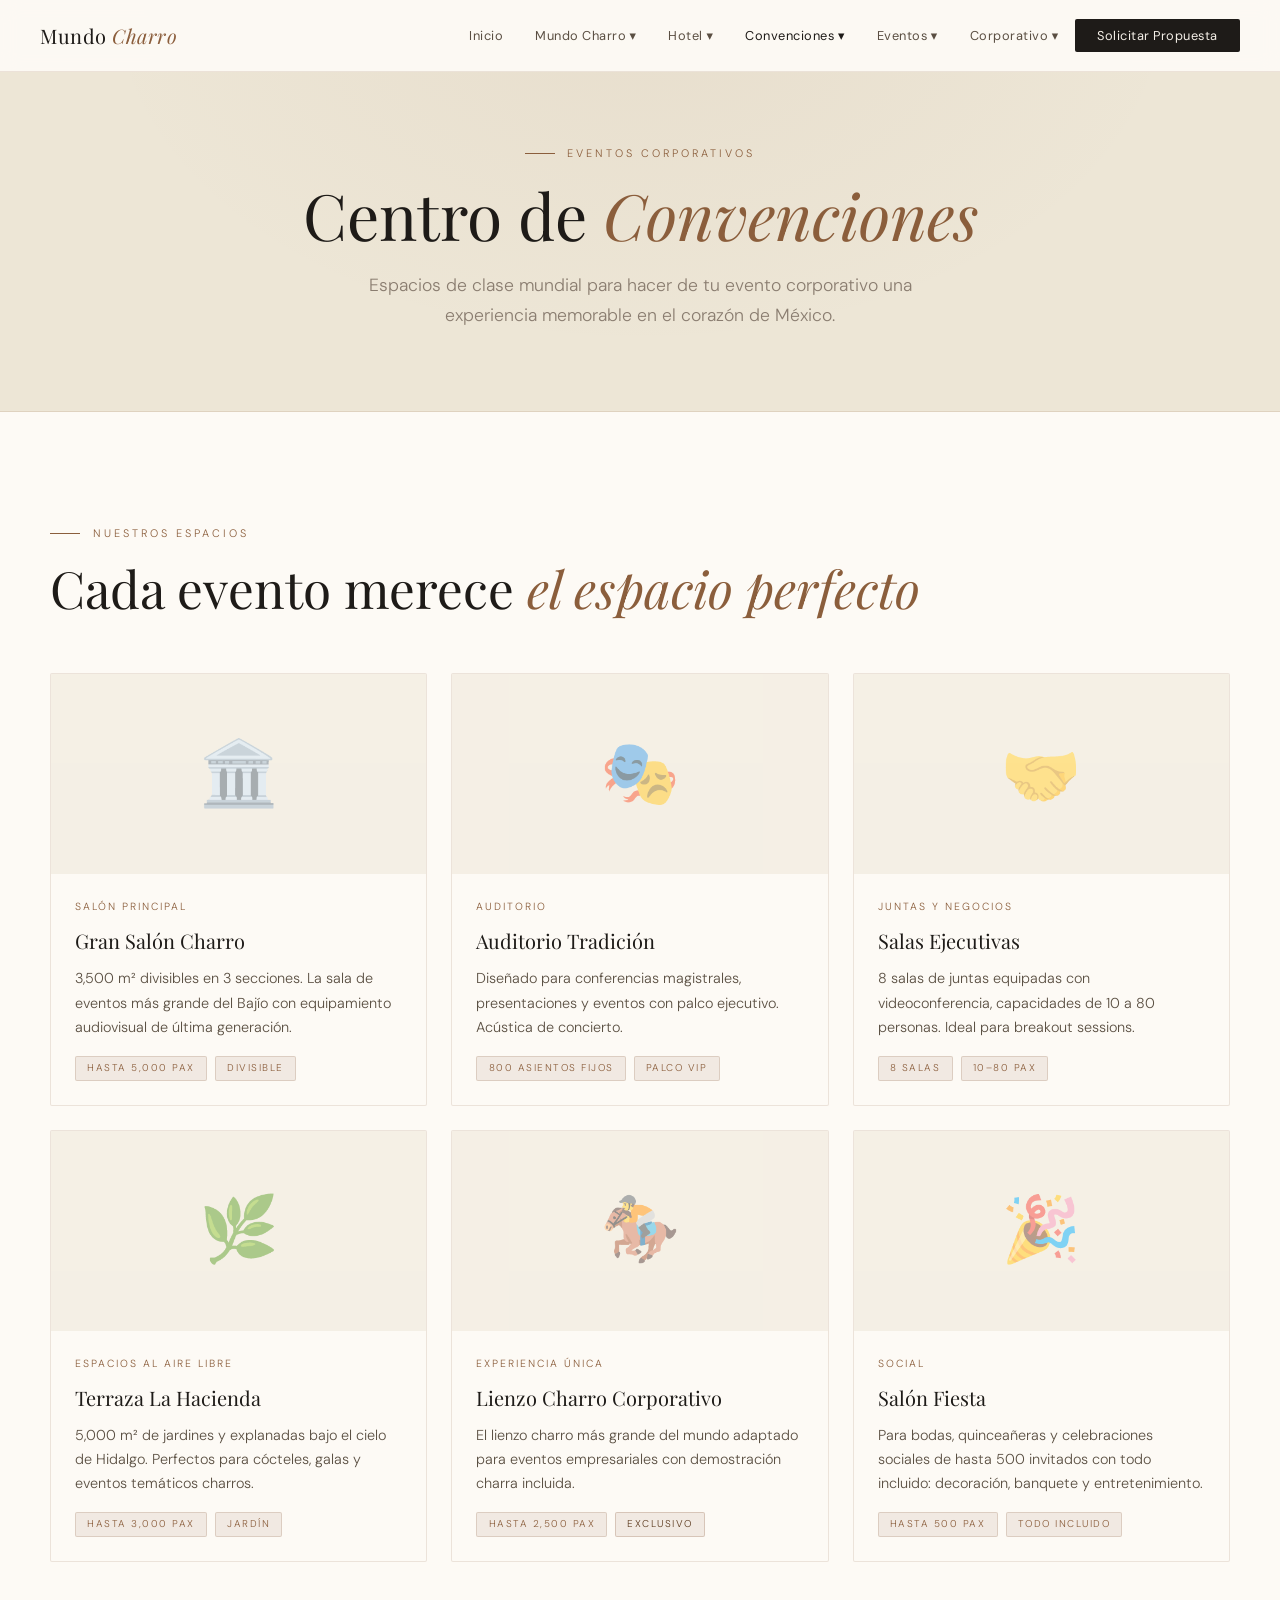
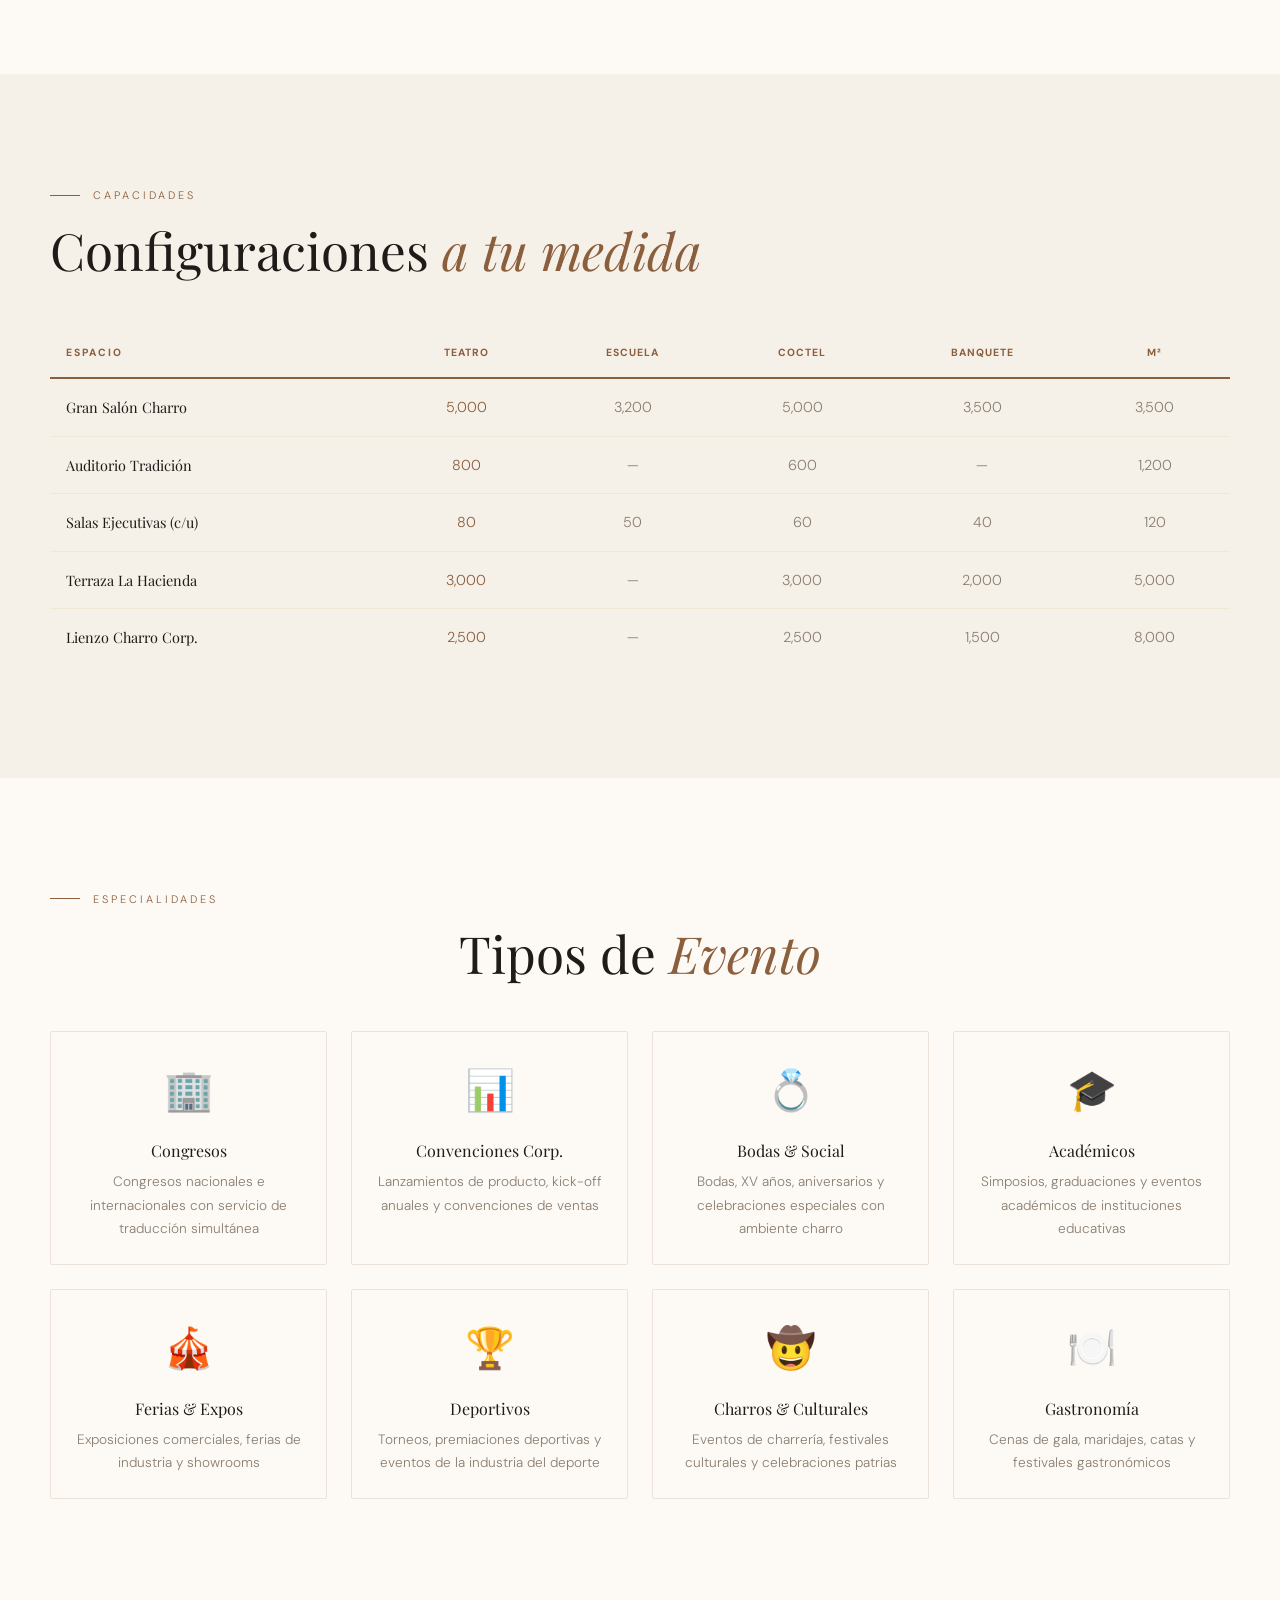
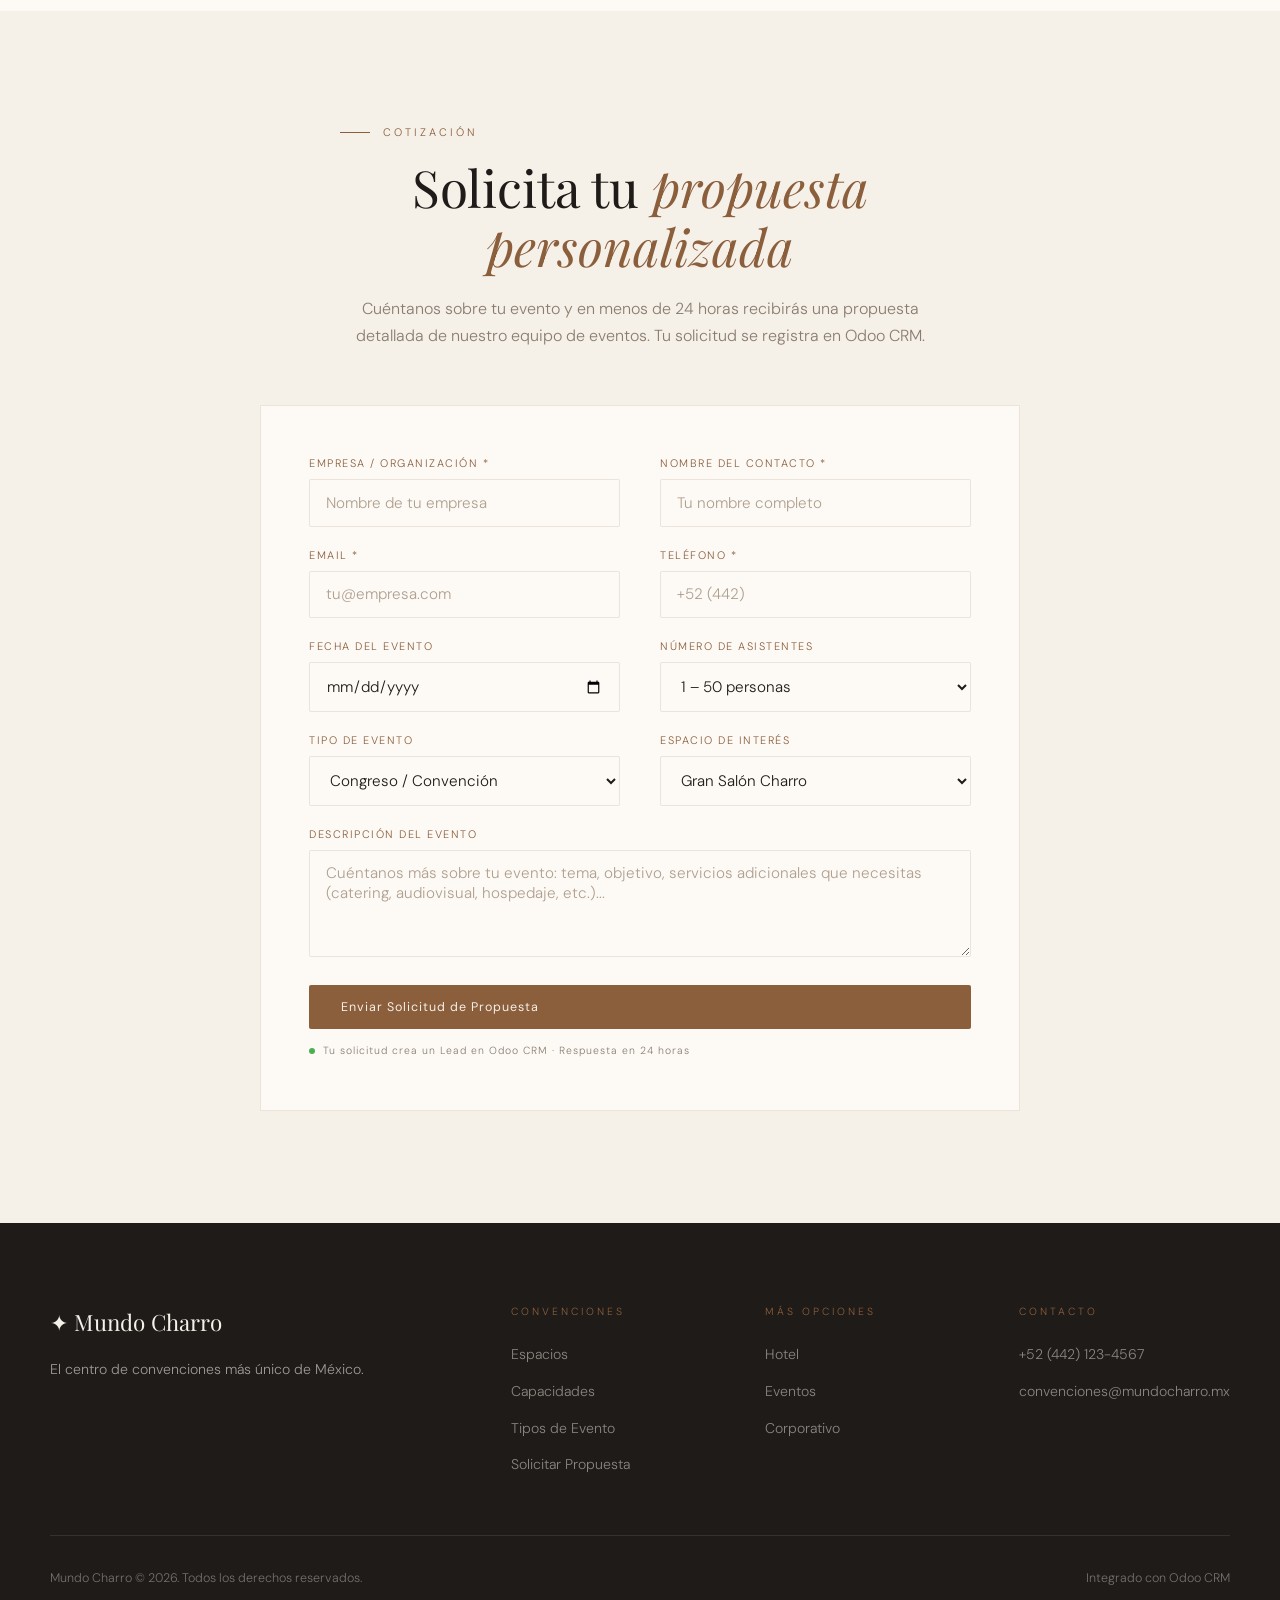
==== commit 3ce97651: "Update convenciones.html" ====
--- a/convenciones.html
+++ b/convenciones.html
@@ -79,7 +79,7 @@
         <div class="card-body">
           <div class="card-eyebrow">Espacios al Aire Libre</div>
           <div class="card-title">Terraza La Hacienda</div>
-          <p class="card-text">5,000 m² de jardines y explanadas bajo el cielo de Querétaro. Perfectos para cócteles, galas y eventos temáticos charros.</p>
+          <p class="card-text">5,000 m² de jardines y explanadas bajo el cielo de Hidalgo. Perfectos para cócteles, galas y eventos temáticos charros.</p>
           <div style="display:flex;gap:0.5rem;margin-top:1rem;flex-wrap:wrap">
             <span class="badge badge-terra">Hasta 3,000 pax</span>
             <span class="badge badge-terra">Jardín</span>
